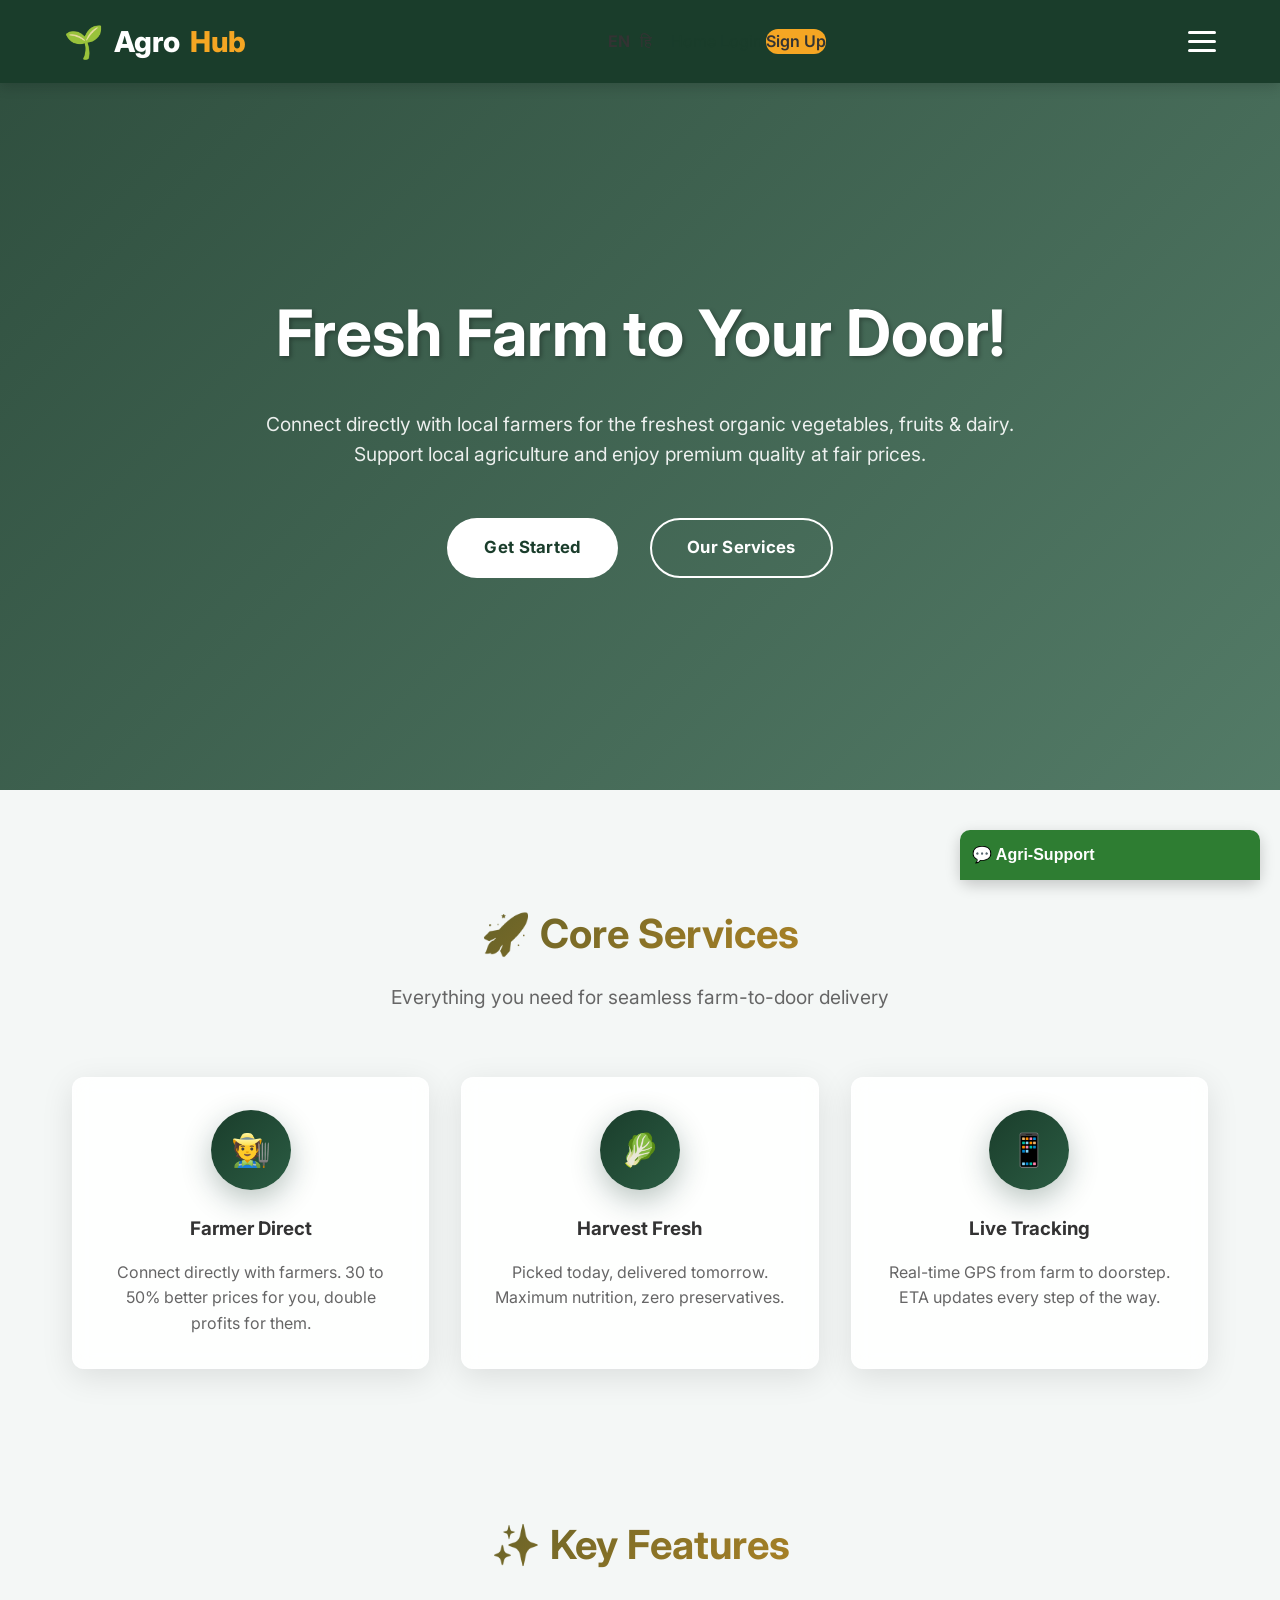
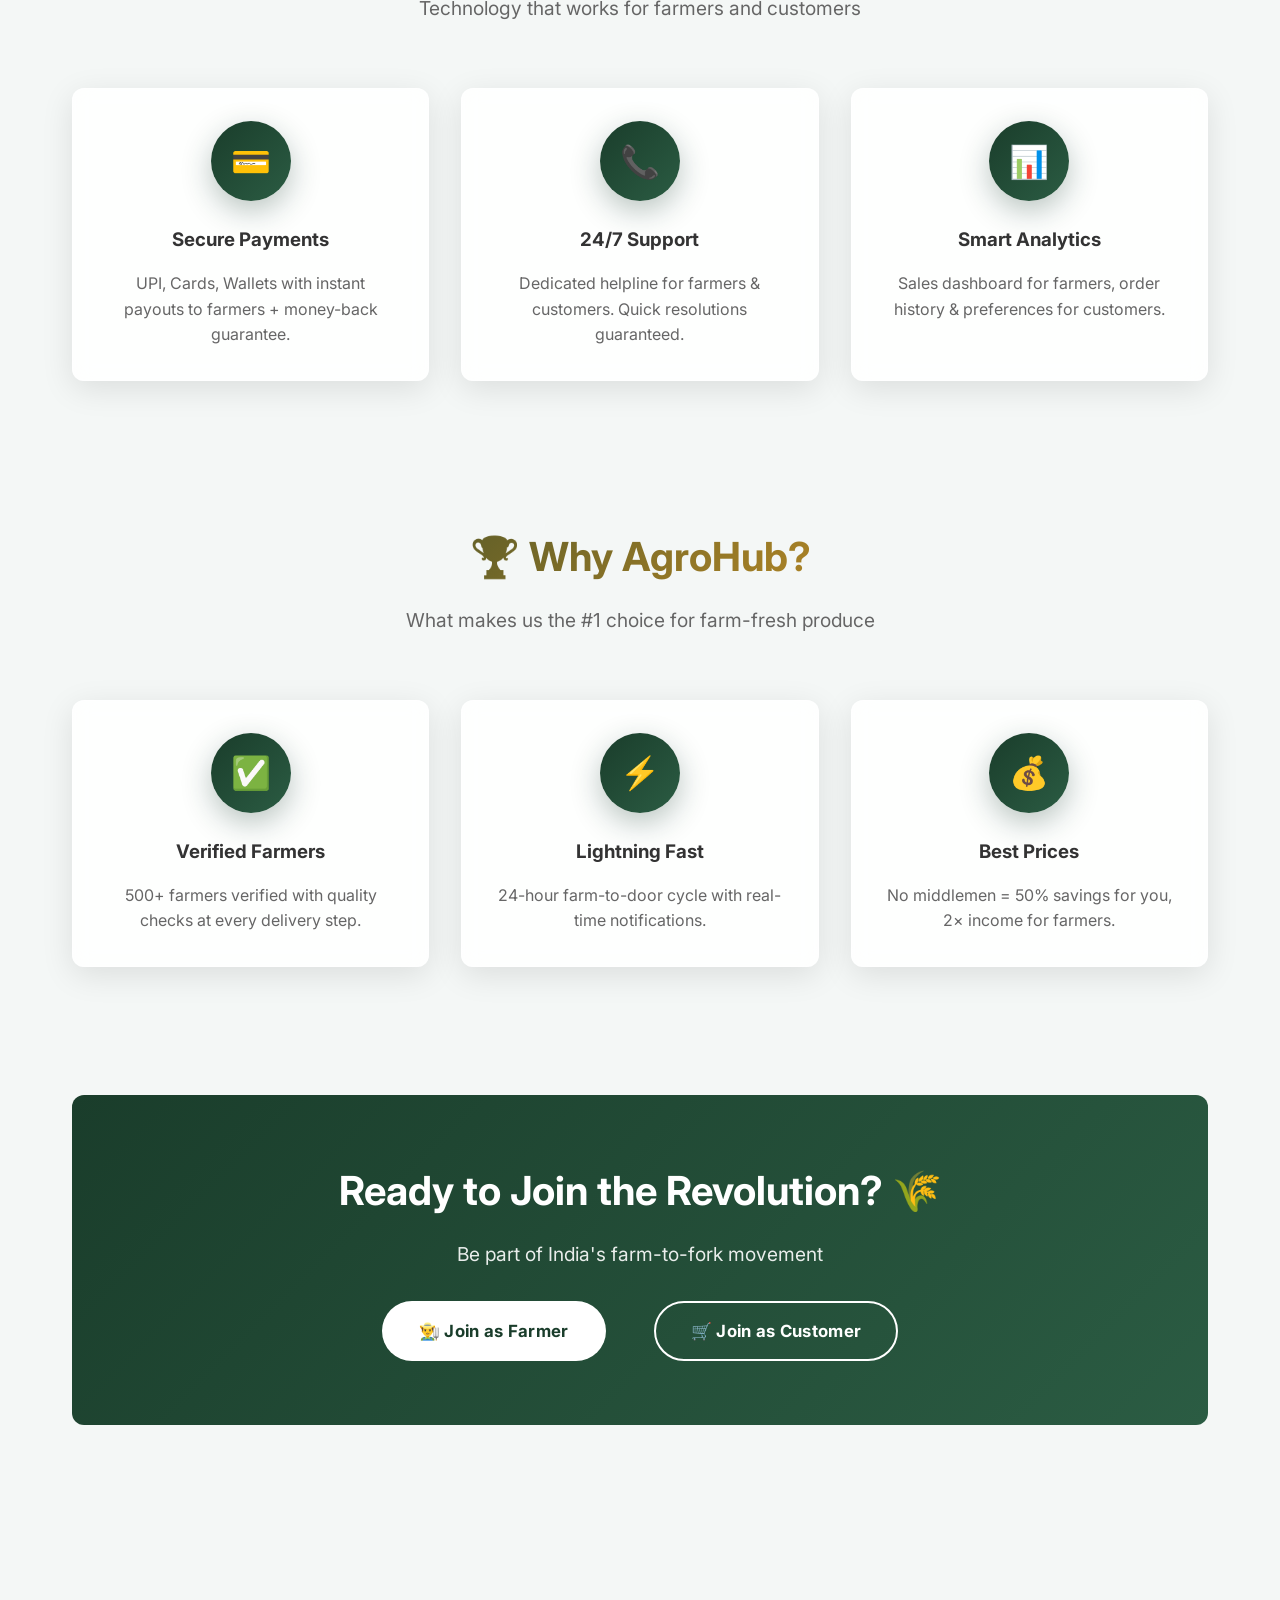
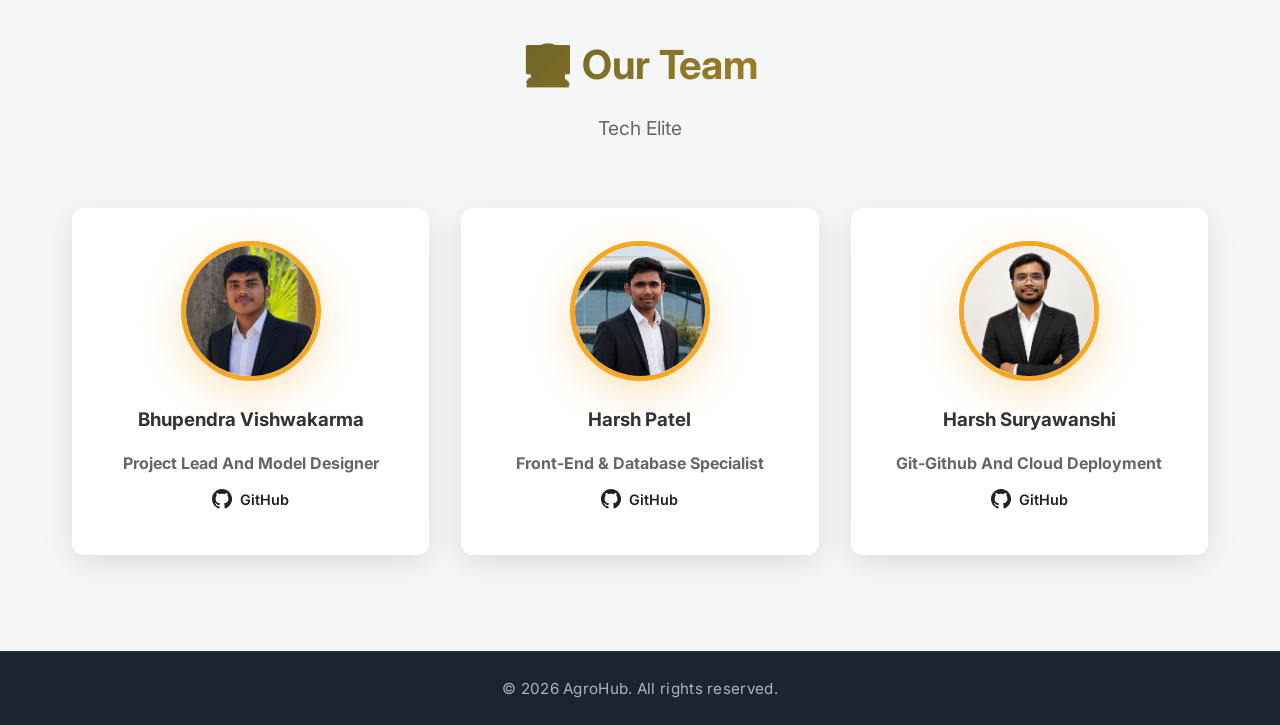
==== Frontend/html/index.html @ fc19da3c "Initial commit: AgroHub production-ready" ====
<!DOCTYPE html>
<html lang="en">
<head>
    <meta charset="UTF-8">
    <meta name="viewport" content="width=device-width, initial-scale=1.0">
    <meta name="description" content="AgroHub - Connect directly with local farmers for the freshest organic vegetables, fruits and dairy. Support local agriculture at fair prices.">
    <link rel="icon" type="image/png" href="../images/agrohub_logo.png">
    <title>AgroHub</title>

    <!-- Google Fonts -->
    <link href="https://fonts.googleapis.com/css2?family=Inter:wght@400;500;600;700;800&display=swap" rel="stylesheet">
    <!-- Main Stylesheet -->
    <link rel="stylesheet" href="../css/style.css">
</head>
<body>
    <!-- ===== Splash Screen ===== -->
    <div id="splash-screen">
        <div class="splash-logo">🌱 Agro<span>Hub</span></div>
        <div class="splash-loader"></div>
        <p style="margin-top: 1rem; font-weight: 500; letter-spacing: 1px;">HARVESTING OPPORTUNITIES</p>
    </div>

    <!-- ===== Navbar ===== -->
    <nav class="navbar">
        <a href="index.html" class="nav-brand">
            <span style="font-size: 2rem;">🌱</span> Agro<span>Hub</span>
        </a>
        <div class="nav-links" id="nav-links"></div>
        <div class="hamburger" onclick="toggleNavbar()">
            <span></span>
            <span></span>
            <span></span>
        </div>
        
    </nav>

    <!-- ===== Hero Section ===== -->
    <header class="hero">
        <div class="hero-content">
            <h1 data-t="hero_title">Fresh Farm to Your Door!</h1>
            <p data-t="hero_desc">
                Connect directly with local farmers for the freshest organic
                vegetables, fruits &amp; dairy. Support local agriculture and
                enjoy premium quality at fair prices.
            </p>
            <div class="d-flex justify-center gap-2 flex-wrap mt-3">
                <a href="register.html" class="btn btn-white btn-lg" data-t="get_started">Get Started</a>
                <a href="#services"     class="btn btn-outline-white btn-lg" data-t="our_services">Our Services</a>
            </div>
        </div>
    </header>

    <!-- ===== Core Services ===== -->
    <section class="container mt-5" id="services">
        <div class="section-header">
            <h2 class="section-title" data-t="core_services">🚀 Core Services</h2>
            <p class="section-subtitle" data-t="services_subtitle">Everything you need for seamless farm-to-door delivery</p>
        </div>
        <div class="grid grid-3">
            <div class="card text-center">
                <div class="feature-icon">🧑‍🌾</div>
                <h3>Farmer Direct</h3>
                <p class="text-muted">Connect directly with farmers. 30 to 50% better prices for you, double profits for them.</p>
            </div>
            <div class="card text-center">
                <div class="feature-icon">🥬</div>
                <h3>Harvest Fresh</h3>
                <p class="text-muted">Picked today, delivered tomorrow. Maximum nutrition, zero preservatives.</p>
            </div>
            <div class="card text-center">
                <div class="feature-icon">📱</div>
                <h3>Live Tracking</h3>
                <p class="text-muted">Real-time GPS from farm to doorstep. ETA updates every step of the way.</p>
            </div>
        </div>
    </section>

    <!-- ===== Key Features ===== -->
    <section class="container mt-5">
        <div class="section-header">
            <h2 class="section-title">✨ Key Features</h2>
            <p class="section-subtitle">Technology that works for farmers and customers</p>
        </div>
        <div class="grid grid-3">
            <div class="card text-center">
                <div class="feature-icon">💳</div>
                <h3>Secure Payments</h3>
                <p class="text-muted">UPI, Cards, Wallets with instant payouts to farmers + money-back guarantee.</p>
            </div>
            <div class="card text-center">
                <div class="feature-icon">📞</div>
                <h3>24/7 Support</h3>
                <p class="text-muted">Dedicated helpline for farmers &amp; customers. Quick resolutions guaranteed.</p>
            </div>
            <div class="card text-center">
                <div class="feature-icon">📊</div>
                <h3>Smart Analytics</h3>
                <p class="text-muted">Sales dashboard for farmers, order history &amp; preferences for customers.</p>
            </div>
        </div>
    </section>

    <!-- ===== Why AgroHub ===== -->
    <section class="container mt-5">
        <div class="section-header">
            <h2 class="section-title">🏆 Why AgroHub?</h2>
            <p class="section-subtitle">What makes us the #1 choice for farm-fresh produce</p>
        </div>
        <div class="grid grid-3">
            <div class="card text-center">
                <div class="feature-icon">✅</div>
                <h3>Verified Farmers</h3>
                <p class="text-muted">500+ farmers verified with quality checks at every delivery step.</p>
            </div>
            <div class="card text-center">
                <div class="feature-icon">⚡</div>
                <h3>Lightning Fast</h3>
                <p class="text-muted">24-hour farm-to-door cycle with real-time notifications.</p>
            </div>
            <div class="card text-center">
                <div class="feature-icon">💰</div>
                <h3>Best Prices</h3>
                <p class="text-muted">No middlemen = 50% savings for you, 2× income for farmers.</p>
            </div>
        </div>
    </section>

    <!-- ===== CTA Section ===== -->
    <section class="container">
        <div class="cta-section">
            <h2>Ready to Join the Revolution? 🌾</h2>
            <p>Be part of India's farm-to-fork movement</p>
            <div class="d-flex justify-center gap-3 flex-wrap">
                <a href="register.html?role=farmer"   class="btn btn-white btn-lg">👨‍🌾 Join as Farmer</a>
                <a href="register.html?role=customer" class="btn btn-outline-white btn-lg">🛒 Join as Customer</a>
            </div>
        </div>
    </section>

    <!-- ===== Team Section ===== -->
    <section class="container mt-5">
        <div class="section-header">
            <h2 class="section-title">👨‍💻 Our Team</h2>
            <p class="section-subtitle">Tech Elite</p>
        </div>
        <div class="grid grid-3">

            <!-- Team Member 1 -->
            <div class="card team-card text-center">
                <img src="../images/charlie.png" alt="Bhupendra Vishwakarma" class="team-photo">
                <h3>Bhupendra Vishwakarma</h3>
                <p class="text-muted"><strong>Project Lead And Model Designer</strong></p>
                <a href="https://github.com/Bhupendra-11" target="_blank" rel="noopener noreferrer" class="github-btn">
                    <svg class="github-icon" viewBox="0 0 24 24" aria-hidden="true">
                        <path d="M12 0c-6.626 0-12 5.373-12 12 0 5.302 3.438 9.8 8.207 11.387.599.111.793-.261.793-.577v-2.234c-3.338.726-4.033-1.416-4.033-1.416-.546-1.387-1.333-1.756-1.333-1.756-1.089-.745.083-.729.083-.729 1.205.084 1.839 1.237 1.839 1.237 1.07 1.834 2.807 1.304 3.492.997.107-.775.418-1.305.762-1.604-2.665-.305-5.467-1.334-5.467-5.931 0-1.311.469-2.381 1.236-3.221-.058-.303-.535-1.524.117-3.176 0 0 1.008-.322 3.301 1.23.957-.266 1.983-.399 3.003-.404 1.02.005 2.047.138 3.006.404 2.291-1.552 3.297-1.23 3.297-1.23.653 1.653.176 2.873.171 3.177.768.84 1.238 1.911 1.238 3.221 0 4.609-2.807 5.624-5.479 5.921.43.372.823 1.102.823 2.222v3.293c0 .319.192.694.801.576 4.765-1.589 8.199-6.086 8.199-11.386 0-6.627-5.373-12-12-12z"/>
                    </svg>
                    GitHub
                </a>
            </div>

            <!-- Team Member 2 -->
            <div class="card team-card text-center">
                <img src="../images/hp.png" alt="Harsh Patel" class="team-photo">
                <h3>Harsh Patel</h3>
                <p class="text-muted"><strong>Front-End & Database Specialist</strong></p>
                <a href="https://github.com/Harsh8-beep" target="_blank" rel="noopener noreferrer" class="github-btn">
                    <svg class="github-icon" viewBox="0 0 24 24" aria-hidden="true">
                        <path d="M12 0c-6.626 0-12 5.373-12 12 0 5.302 3.438 9.8 8.207 11.387.599.111.793-.261.793-.577v-2.234c-3.338.726-4.033-1.416-4.033-1.416-.546-1.387-1.333-1.756-1.333-1.756-1.089-.745.083-.729.083-.729 1.205.084 1.839 1.237 1.839 1.237 1.07 1.834 2.807 1.304 3.492.997.107-.775.418-1.305.762-1.604-2.665-.305-5.467-1.334-5.467-5.931 0-1.311.469-2.381 1.236-3.221-.058-.303-.535-1.524.117-3.176 0 0 1.008-.322 3.301 1.23.957-.266 1.983-.399 3.003-.404 1.02.005 2.047.138 3.006.404 2.291-1.552 3.297-1.23 3.297-1.23.653 1.653.176 2.873.171 3.177.768.84 1.238 1.911 1.238 3.221 0 4.609-2.807 5.624-5.479 5.921.43.372.823 1.102.823 2.222v3.293c0 .319.192.694.801.576 4.765-1.589 8.199-6.086 8.199-11.386 0-6.627-5.373-12-12-12z"/>
                    </svg>
                    GitHub
                </a>
            </div>

            <!-- Team Member 3 -->
            <div class="card team-card text-center">
                <img src="../images/harsh_surya.png" alt="Harsh Suryawanshi" class="team-photo">
                <h3>Harsh Suryawanshi</h3>
                <p class="text-muted"><strong>Git-Github And Cloud Deployment</strong></p>
                <a href="https://github.com/Harshsurya-05" target="_blank" rel="noopener noreferrer" class="github-btn">
                    <svg class="github-icon" viewBox="0 0 24 24" aria-hidden="true">
                        <path d="M12 0c-6.626 0-12 5.373-12 12 0 5.302 3.438 9.8 8.207 11.387.599.111.793-.261.793-.577v-2.234c-3.338.726-4.033-1.416-4.033-1.416-.546-1.387-1.333-1.756-1.333-1.756-1.089-.745.083-.729.083-.729 1.205.084 1.839 1.237 1.839 1.237 1.07 1.834 2.807 1.304 3.492.997.107-.775.418-1.305.762-1.604-2.665-.305-5.467-1.334-5.467-5.931 0-1.311.469-2.381 1.236-3.221-.058-.303-.535-1.524.117-3.176 0 0 1.008-.322 3.301 1.23.957-.266 1.983-.399 3.003-.404 1.02.005 2.047.138 3.006.404 2.291-1.552 3.297-1.23 3.297-1.23.653 1.653.176 2.873.171 3.177.768.84 1.238 1.911 1.238 3.221 0 4.609-2.807 5.624-5.479 5.921.43.372.823 1.102.823 2.222v3.293c0 .319.192.694.801.576 4.765-1.589 8.199-6.086 8.199-11.386 0-6.627-5.373-12-12-12z"/>
                    </svg>
                    GitHub
                </a>
            </div>

        </div>
    </section>

    <!-- ===== Footer ===== -->
    <footer class="site-footer">
        <div class="footer-inner">
            <p>&copy; 2026 AgroHub. All rights reserved.</p>
        </div>
    </footer>

    <!-- ===== Scripts ===== -->
    <script src="../js/main.js"></script>

</body>
</html>
---- Frontend/css/style.css ----
/* ==========================================================================
   AgroHub - Main Stylesheet
   Structure:
     1. CSS Variables (Design Tokens)
     2. Reset & Base
     3. Typography
     4. Layout & Containers
     5. Navbar
     6. Hero Section
     7. Buttons
     8. Forms
     9. Cards
    10. Feature Icons
    11. Section Headers
    12. Team Section
    13. CTA Section
    14. GitHub Button
    15. Product Cards
    16. Category Slider
    17. Toasts
    18. Modals
    19. Tables
    20. Utility Classes
    21. Responsive
   ========================================================================== */


/* ==========================================================================
   1. CSS Variables (Design Tokens)
   ========================================================================== */
:root {
  --primary-color:   #1a3d2b;
  --primary-light:   #2b5c43;
  --accent-color:    #f5a623;
  --accent-hover:    #d48c1a;
  --bg-color:        #f4f7f6;
  --card-bg:         rgba(255, 255, 255, 0.9);
  --text-dark:       #333333;
  --text-light:      #ffffff;
  --text-muted:      #666666;
  --danger:          #e74c3c;
  --success:         #2ecc71;
  --transition:      all 0.3s ease;
  --border-radius:   12px;
  --box-shadow:      0 8px 32px rgba(0, 0, 0, 0.1);
}


/* ==========================================================================
   2. Reset & Base
   ========================================================================== */
*,
*::before,
*::after {
  margin: 0;
  padding: 0;
  box-sizing: border-box;
}

body {
  font-family: 'Inter', sans-serif;
  background-color: var(--bg-color);
  color: var(--text-dark);
  line-height: 1.6;
  overflow-x: hidden;
  padding-top: 70px;
  transition: margin-left 0.3s ease;
}

/* Splash Screen Overlay */
#splash-screen {
  position: fixed;
  top: 0;
  left: 0;
  width: 100%;
  height: 100%;
  background: linear-gradient(135deg, var(--primary-color), var(--primary-light));
  display: flex;
  flex-direction: column;
  justify-content: center;
  align-items: center;
  z-index: 9999;
  color: white;
  transition: opacity 0.8s ease, visibility 0.8s ease;
}

#splash-screen.fade-out {
  opacity: 0;
  visibility: hidden;
}

.splash-logo {
  font-size: 4rem;
  font-weight: 800;
  margin-bottom: 2rem;
  animation: splashPop 1s cubic-bezier(0.175, 0.885, 0.32, 1.275);
}

.splash-logo span {
  color: var(--accent-color);
}

.splash-loader {
  width: 50px;
  height: 50px;
  border: 4px solid rgba(255, 255, 255, 0.1);
  border-top-color: var(--accent-color);
  border-radius: 50%;
  animation: splashSpin 1s linear infinite;
}

@keyframes splashPop {
  0% { transform: scale(0.5); opacity: 0; }
  100% { transform: scale(1); opacity: 1; }
}

@keyframes splashSpin {
  to { transform: rotate(360deg); }
}

body.sidebar-open {
  margin-left: 250px;
}

a {
  text-decoration: none;
  color: var(--primary-color);
  transition: var(--transition);
}

a:hover {
  color: var(--accent-color);
}

ul {
  list-style: none;
}


/* ==========================================================================
   3. Typography
   ========================================================================== */
h1, h2, h3, h4, h5, h6 {
  font-weight: 700;
  margin-bottom: 1rem;
}

h1 {
  font-size: 2.5rem;
  color: var(--primary-color);
}


/* ==========================================================================
   4. Layout & Containers
   ========================================================================== */
.container {
  max-width: 1200px;
  margin: 0 auto;
  padding: 2rem;
}

.grid {
  display: grid;
  gap: 2rem;
}

.grid-2 { grid-template-columns: repeat(2, 1fr); }
.grid-3 { grid-template-columns: repeat(3, 1fr); }
.grid-4 { grid-template-columns: repeat(4, 1fr); }


/* ==========================================================================
   5. Navbar
   ========================================================================== */
.navbar {
  background-color: var(--primary-color);
  padding: 1rem 5%;
  display: flex;
  justify-content: space-between;
  align-items: center;
  position: fixed;
  top: 0;
  left: 0;
  width: 100%;
  z-index: 1010;
  box-sizing: border-box;
  box-shadow: 0 4px 12px rgba(0, 0, 0, 0.15);
}

.nav-left {
  display: flex;
  align-items: center;
  gap: 1rem;
}

.nav-brand {
  font-size: 1.8rem;
  font-weight: 800;
  color: var(--text-light);
  display: flex;
  align-items: center;
  gap: 10px;
}

.nav-brand span {
  color: var(--accent-color);
}

/* Desktop Nav */
@media (min-width: 769px) {
  .nav-links {
    position: static;
    flex-direction: row;
    height: auto;
    width: auto;
    background: transparent;
    padding: 0;
    box-shadow: none;
    gap: 2rem;
  }
  .nav-links a {
    width: auto;
    padding: 0;
  }
  .hamburger {
    display: none;
  }
}

/* Mobile Nav Drawer */
@media (max-width: 768px) {
  .nav-links {
    position: fixed;
    top: 70px;
    left: -280px;
    width: 280px;
    height: calc(100vh - 70px);
    background-color: var(--primary-color);
    display: flex;
    flex-direction: column;
    align-items: flex-start;
    padding-top: 1.5rem;
    transition: left 0.3s cubic-bezier(0.4, 0, 0.2, 1);
    z-index: 1000;
    box-shadow: 10px 0 30px rgba(0, 0, 0, 0.2);
  }
  .nav-links.active {
    left: 0;
  }
  .nav-links a {
    width: 100%;
    padding: 1.2rem 2.5rem;
    border-bottom: 1px solid rgba(255,255,255,0.05);
  }
  .hamburger {
    display: flex;
  }
}

/* Hamburger */
.hamburger {
  display: flex;
  flex-direction: column;
  cursor: pointer;
  gap: 6px;
}
.hamburger span {
  display: block;
  width: 28px;
  height: 3px;
  background-color: white;
  border-radius: 5px;
  transition: var(--transition);
}

.hamburger:hover span {
  background-color: var(--accent-color);
}


/* ==========================================================================
   6. Hero Section
   ========================================================================== */
.hero {
  background:
    linear-gradient(135deg, rgba(26, 61, 43, 0.9), rgba(43, 92, 67, 0.8)),
    url('https://images.unsplash.com/photo-1500937386664-56d1dfef3854?auto=format&fit=crop&q=80') center / cover;
  height: 80vh;
  display: flex;
  align-items: center;
  justify-content: center;
  text-align: center;
  color: var(--text-light);
  padding: 0 20px;
}

.hero-content {
  max-width: 800px;
}

.hero h1 {
  font-size: 4rem;
  color: var(--text-light);
  margin-bottom: 1.5rem;
  text-shadow: 2px 2px 4px rgba(0, 0, 0, 0.3);
}

.hero p {
  font-size: 1.2rem;
  margin-bottom: 2rem;
  opacity: 0.9;
}

/* Hero badge */
.hero-badge {
  display: inline-block;
  background: var(--accent-color);
  color: var(--text-dark);
  padding: 0.5rem 1.5rem;
  border-radius: 50px;
  font-size: 0.9rem;
  font-weight: 700;
  margin-bottom: 1rem;
  text-transform: uppercase;
  letter-spacing: 1px;
  box-shadow: 0 4px 15px rgba(245, 166, 35, 0.3);
}

/* Hero stats */
.hero-stats {
  display: flex;
  justify-content: center;
  gap: 3rem;
  margin-top: 2rem;
  flex-wrap: wrap;
}

.stat-item {
  text-align: center;
  font-size: 1.1rem;
}

.stat-number {
  display: block;
  font-size: 2rem;
  font-weight: 800;
  color: var(--accent-color);
}


/* ==========================================================================
   7. Buttons
   ========================================================================== */
.btn {
  display: inline-block;
  padding: 0.8rem 1.5rem;
  border: none;
  border-radius: var(--border-radius);
  cursor: pointer;
  font-weight: 600;
  font-size: 1rem;
  transition: var(--transition);
  text-align: center;
}

.btn-lg {
  padding: 0.9rem 2.2rem;
  font-size: 1.05rem;
  border-radius: 50px; /* pill shape */
  font-weight: 700;
  letter-spacing: 0.3px;
}

/* --- Hero-specific buttons (on green background) --- */

/* Solid white button → green text */
.btn-white {
  background-color: #ffffff;
  color: var(--primary-color);
  border: 2px solid transparent;
}

.btn-white:hover {
  background-color: #f0f0f0;
  color: var(--primary-color);
  transform: translateY(-2px);
  box-shadow: 0 6px 20px rgba(0, 0, 0, 0.15);
}

/* Outline white button → white border + white text */
.btn-outline-white {
  background-color: transparent;
  color: #ffffff;
  border: 2px solid #ffffff;
}

.btn-outline-white:hover {
  background-color: rgba(255, 255, 255, 0.12);
  color: #ffffff;
  transform: translateY(-2px);
  box-shadow: 0 6px 20px rgba(255, 255, 255, 0.15);
}

.btn-primary {
  background-color: var(--primary-color);
  color: var(--text-light);
}

.btn-primary:hover {
  background-color: var(--primary-light);
  color: var(--text-light);
  transform: translateY(-2px);
  box-shadow: 0 4px 12px rgba(26, 61, 43, 0.3);
}

.btn-accent {
  background-color: var(--accent-color);
  color: var(--text-dark);
}

.btn-accent:hover {
  background-color: var(--accent-hover);
  color: var(--text-dark);
  transform: translateY(-2px);
  box-shadow: 0 4px 12px rgba(245, 166, 35, 0.3);
}

.btn-danger {
  background-color: var(--danger);
  color: white;
}

.btn-danger:hover {
  background-color: #c0392b;
}


/* ==========================================================================
   8. Forms
   ========================================================================== */
.form-group {
  margin-bottom: 1.5rem;
}

.form-group label {
  display: block;
  margin-bottom: 0.5rem;
  font-weight: 500;
  color: var(--text-dark);
}

.form-control {
  width: 100%;
  padding: 0.8rem 1rem;
  border: 1px solid #ddd;
  border-radius: var(--border-radius);
  font-size: 1rem;
  font-family: 'Inter', sans-serif;
  transition: var(--transition);
}

.form-control:focus {
  outline: none;
  border-color: var(--primary-color);
  box-shadow: 0 0 0 3px rgba(26, 61, 43, 0.1);
}


/* ==========================================================================
   9. Cards
   ========================================================================== */
.card {
  background: var(--card-bg);
  border-radius: var(--border-radius);
  padding: 2rem;
  box-shadow: var(--box-shadow);
  backdrop-filter: blur(10px);
  border: 1px solid rgba(255, 255, 255, 0.2);
  transition: all 0.4s cubic-bezier(0.175, 0.885, 0.32, 1.275);
}

.card:hover {
  transform: translateY(-15px) scale(1.02);
  box-shadow: 0 25px 60px rgba(0, 0, 0, 0.15);
}


/* ==========================================================================
   10. Feature Icons
   ========================================================================== */
.feature-icon {
  width: 80px;
  height: 80px;
  background: linear-gradient(135deg, var(--primary-color), var(--primary-light));
  border-radius: 50%;
  display: flex;
  align-items: center;
  justify-content: center;
  margin: 0 auto 1.5rem;
  font-size: 2rem;
  color: white;
  box-shadow: 0 10px 30px rgba(26, 61, 43, 0.3);
}


/* ==========================================================================
   11. Section Headers
   ========================================================================== */
.section-header {
  text-align: center;
  margin-bottom: 4rem;
}

.section-title {
  font-size: 2.5rem;
  background: linear-gradient(135deg, var(--primary-color), var(--accent-color));
  -webkit-background-clip: text;
  -webkit-text-fill-color: transparent;
  background-clip: text;
  margin-bottom: 1rem;
}

.section-subtitle {
  font-size: 1.2rem;
  color: var(--text-muted);
  max-width: 600px;
  margin: 0 auto;
}


/* ==========================================================================
   12. Team Section
   ========================================================================== */
.team-photo {
  width: 140px;
  height: 140px;
  border-radius: 50%;
  object-fit: cover;
  border: 5px solid var(--accent-color);
  margin: 0 auto 1.5rem;
  display: block;
  box-shadow: 0 12px 40px rgba(245, 166, 35, 0.3);
  transition: all 0.3s ease;
}

.team-card:hover .team-photo {
  transform: scale(1.05);
  box-shadow: 0 20px 50px rgba(245, 166, 35, 0.4);
}


/* ==========================================================================
   13. CTA Section
   ========================================================================== */
.cta-section {
  background: linear-gradient(135deg, var(--primary-color), var(--primary-light));
  color: white;
  text-align: center;
  padding: 4rem 2rem;
  border-radius: var(--border-radius);
  margin: 4rem 0;
}

.cta-section h2 {
  font-size: 2.5rem;
  margin-bottom: 1rem;
  color: white;
}

.cta-section p {
  font-size: 1.2rem;
  opacity: 0.9;
  margin-bottom: 2rem;
}


/* ==========================================================================
   14. GitHub Button
   ========================================================================== */
.github-btn {
  display: inline-flex;
  align-items: center;
  gap: 0.5rem;
  background: white;
  color: rgb(36, 32, 32);
  padding: 0.7rem 1.2rem;
  border-radius: var(--border-radius);
  font-weight: 600;
  font-size: 0.9rem;
  transition: all 0.3s ease;
  text-decoration: none;
}

.github-btn:hover {
  background: #1a1f23;
  transform: translateY(-2px);
  box-shadow: 0 8px 25px rgba(36, 41, 46, 0.4);
  color: white;
}

.github-icon {
  width: 20px;
  height: 20px;
  fill: currentColor;
}


/* ==========================================================================
   15. Product Cards
   ========================================================================== */
.product-card {
  background: white;
  border-radius: var(--border-radius);
  overflow: hidden;
  box-shadow: 0 4px 6px rgba(0, 0, 0, 0.05);
  transition: var(--transition);
  display: flex;
  flex-direction: column;
}

.product-card:hover {
  transform: translateY(-5px);
  box-shadow: var(--box-shadow);
}

.product-img {
  width: 100%;
  height: 200px;
  object-fit: cover;
}

.product-info {
  padding: 1.5rem;
  flex-grow: 1;
  display: flex;
  flex-direction: column;
}

.product-category {
  font-size: 0.8rem;
  text-transform: uppercase;
  color: var(--accent-color);
  font-weight: 700;
  letter-spacing: 1px;
}

.product-title {
  font-size: 1.2rem;
  margin: 0.5rem 0;
  color: var(--primary-color);
}

.product-price {
  font-size: 1.5rem;
  font-weight: 700;
  color: var(--text-dark);
  margin: 0.5rem 0 1rem;
}

.product-footer {
  margin-top: auto;
  display: flex;
  justify-content: space-between;
  align-items: center;
}


/* ==========================================================================
   16. Category Slider
   ========================================================================== */
.category-slider {
  display: flex;
  overflow-x: auto;
  gap: 1.5rem;
  padding: 1rem 0;
  scrollbar-width: none; /* Firefox */
}

.category-slider::-webkit-scrollbar {
  display: none; /* Chrome / Safari */
}

.category-item {
  display: flex;
  flex-direction: column;
  align-items: center;
  gap: 0.5rem;
  cursor: pointer;
  min-width: 80px;
  transition: var(--transition);
}

.category-item:hover {
  transform: translateY(-3px);
}

.category-icon {
  width: 60px;
  height: 60px;
  background-color: white;
  border-radius: 50%;
  display: flex;
  align-items: center;
  justify-content: center;
  font-size: 1.8rem;
  box-shadow: 0 4px 10px rgba(0, 0, 0, 0.08);
  border: 2px solid transparent;
  transition: var(--transition);
}

.category-item:hover .category-icon {
  border-color: var(--accent-color);
  box-shadow: 0 6px 15px rgba(245, 166, 35, 0.2);
}

.category-item span {
  font-size: 0.9rem;
  font-weight: 600;
  color: var(--text-dark);
}


/* ==========================================================================
   17. Toasts
   ========================================================================== */
.toast-container {
  position: fixed;
  bottom: 20px;
  right: 20px;
  z-index: 9999;
  display: flex;
  flex-direction: column;
  gap: 10px;
}

.toast {
  padding: 1rem 1.5rem;
  border-radius: var(--border-radius);
  color: white;
  font-weight: 500;
  box-shadow: 0 4px 12px rgba(0, 0, 0, 0.15);
  animation: slideIn 0.3s ease, fadeOut 0.3s ease 2.7s forwards;
  min-width: 250px;
}

.toast.success { background-color: var(--success); }
.toast.error   { background-color: var(--danger); }
.toast.info    { background-color: var(--primary-color); }

@keyframes slideIn {
  from { transform: translateX(100%); opacity: 0; }
  to   { transform: translateX(0);    opacity: 1; }
}

@keyframes fadeOut {
  from { opacity: 1; }
  to   { opacity: 0; }
}


/* ==========================================================================
   18. Modals
   ========================================================================== */
.modal {
  display: none;
  position: fixed;
  top: 0;
  left: 0;
  width: 100%;
  height: 100%;
  background: rgba(0, 0, 0, 0.5);
  z-index: 2000;
  align-items: center;
  justify-content: center;
  backdrop-filter: blur(5px);
}

.modal.active {
  display: flex;
}

.modal-content {
  background: white;
  border-radius: var(--border-radius);
  width: 90%;
  max-width: 500px;
  max-height: 90vh;
  overflow-y: auto;
  padding: 2rem;
  position: relative;
  animation: modalPop 0.3s ease;
}

@keyframes modalPop {
  from { transform: scale(0.9); opacity: 0; }
  to   { transform: scale(1);   opacity: 1; }
}

.close-modal {
  position: absolute;
  top: 1rem;
  right: 1.5rem;
  font-size: 1.5rem;
  cursor: pointer;
  color: var(--text-muted);
}


/* ==========================================================================
   19. Tables
   ========================================================================== */
table {
  width: 100%;
  border-collapse: collapse;
  margin-top: 1rem;
  background: white;
  border-radius: var(--border-radius);
  overflow: hidden;
  box-shadow: 0 2px 8px rgba(0, 0, 0, 0.05);
}

th,
td {
  padding: 1rem;
  text-align: left;
  border-bottom: 1px solid #eee;
}

th {
  background-color: var(--primary-color);
  color: white;
  font-weight: 500;
}

tr:hover {
  background-color: #f9f9f9;
}


/* ==========================================================================
   20. Utility Classes
   ========================================================================== */

/* Text */
.text-center  { text-align: center; }
.text-muted   { color: var(--text-muted); }

/* Margin */
.mt-1 { margin-top: 1rem; }
.mt-2 { margin-top: 2rem; }
.mt-3 { margin-top: 3rem; }
.mt-4 { margin-top: 4rem; }
.mt-5 { margin-top: 5rem; }
.mb-1 { margin-bottom: 1rem; }
.mb-2 { margin-bottom: 2rem; }
.mb-3 { margin-bottom: 3rem; }

/* Display */
.d-none  { display: none !important; }
.d-flex  { display: flex; }

/* Flexbox helpers */
.justify-between { justify-content: space-between; }
.justify-center  { justify-content: center; }
.align-center    { align-items: center; }
.flex-wrap       { flex-wrap: wrap; }

/* Gap */
.gap-1 { gap: 1rem; }
.gap-2 { gap: 2rem; }
.gap-3 { gap: 3rem; }


/* ==========================================================================
   21. Footer
   ========================================================================== */
.site-footer {
  background-color: #1a2530;
  color: #aab4be;
  text-align: center;
  padding: 1.5rem 2rem;
  margin-top: 4rem;
  border-top: 2px solid rgba(255, 255, 255, 0.05);
}

.footer-inner {
  max-width: 1200px;
  margin: 0 auto;
  font-size: 0.95rem;
  letter-spacing: 0.3px;
}

.footer-inner p {
  margin: 0;
  color: #aab4be;
}


/* ==========================================================================
   22. Responsive
   ========================================================================== */
@media (max-width: 768px) {
  .grid-2,
  .grid-3,
  .grid-4 {
    grid-template-columns: 1fr;
  }

  .hero h1 {
    font-size: 2.5rem;
  }

  .hero-stats {
    gap: 1.5rem;
  }

  .section-title {
    font-size: 2rem;
  }

  .cta-section h2 {
    font-size: 1.8rem;
  }
}

/* Skeletons */
.skeleton { background-color: #e2e8f0; background-image: linear-gradient(90deg, #e2e8f0 25%, #f7fafc 50%, #e2e8f0 75%); background-size: 200% 100%; animation: skeleton-loading 1.5s infinite; border-radius: 4px; }
@keyframes skeleton-loading { 0% { background-position: 200% 0; } 100% { background-position: -200% 0; } }
.skeleton-text { height: 1rem; margin-bottom: 0.5rem; width: 100%; }
.skeleton-img { height: 200px; width: 100%; border-radius: 12px; }
.skeleton-card { background: white; padding: 1.5rem; border-radius: 12px; box-shadow: 0 4px 6px rgba(0,0,0,0.05); }
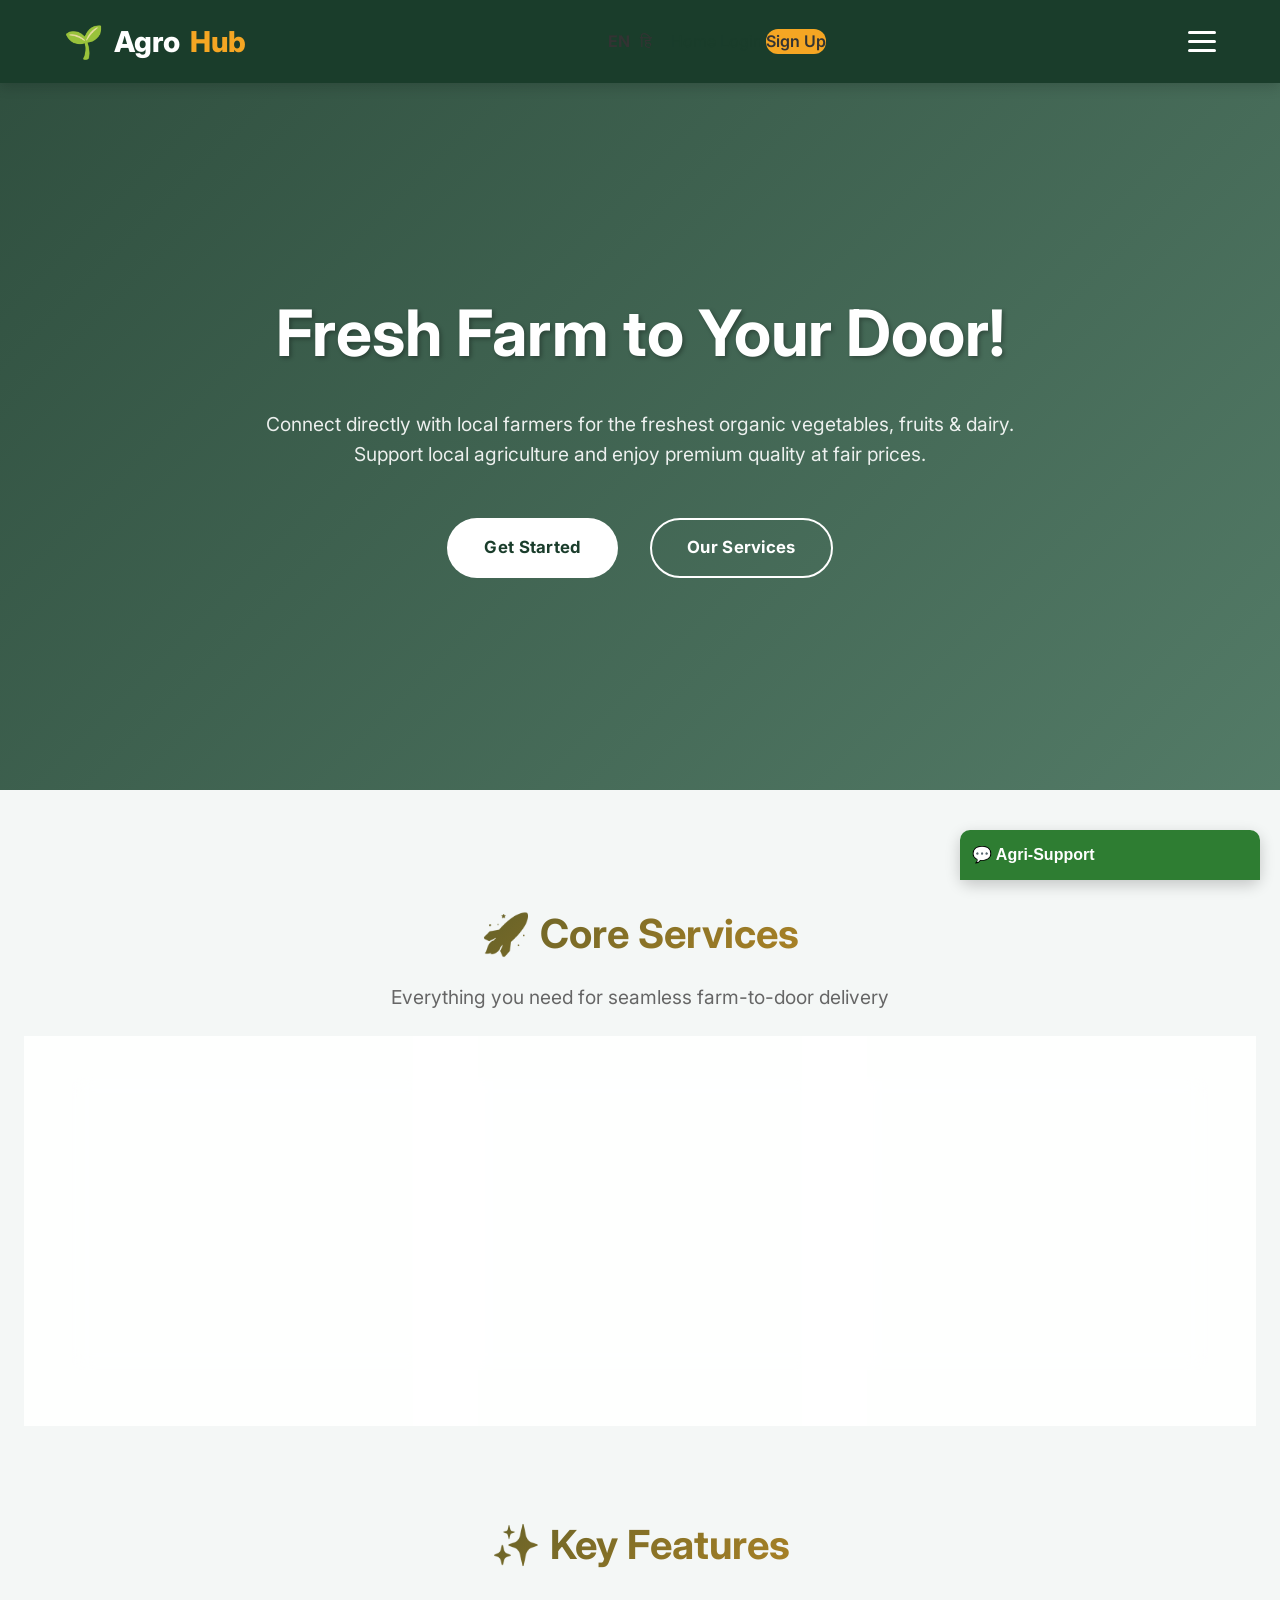
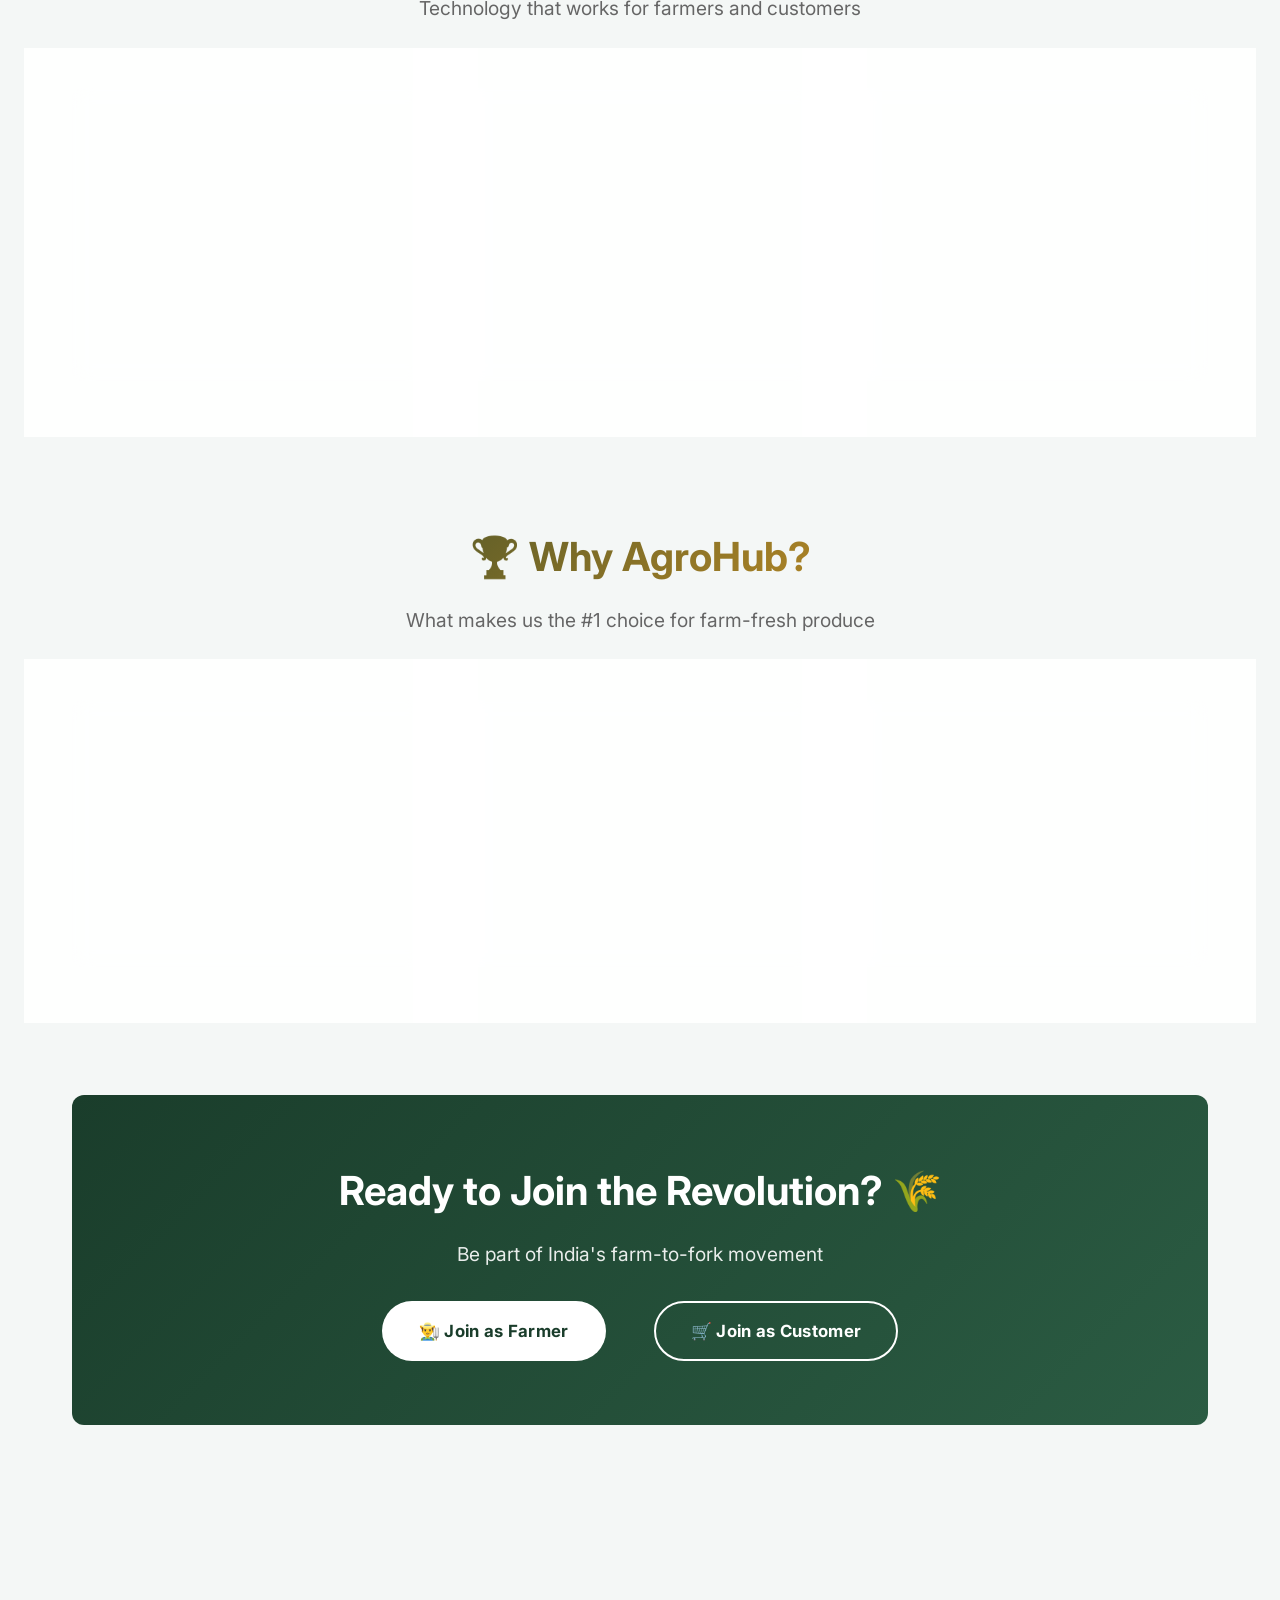
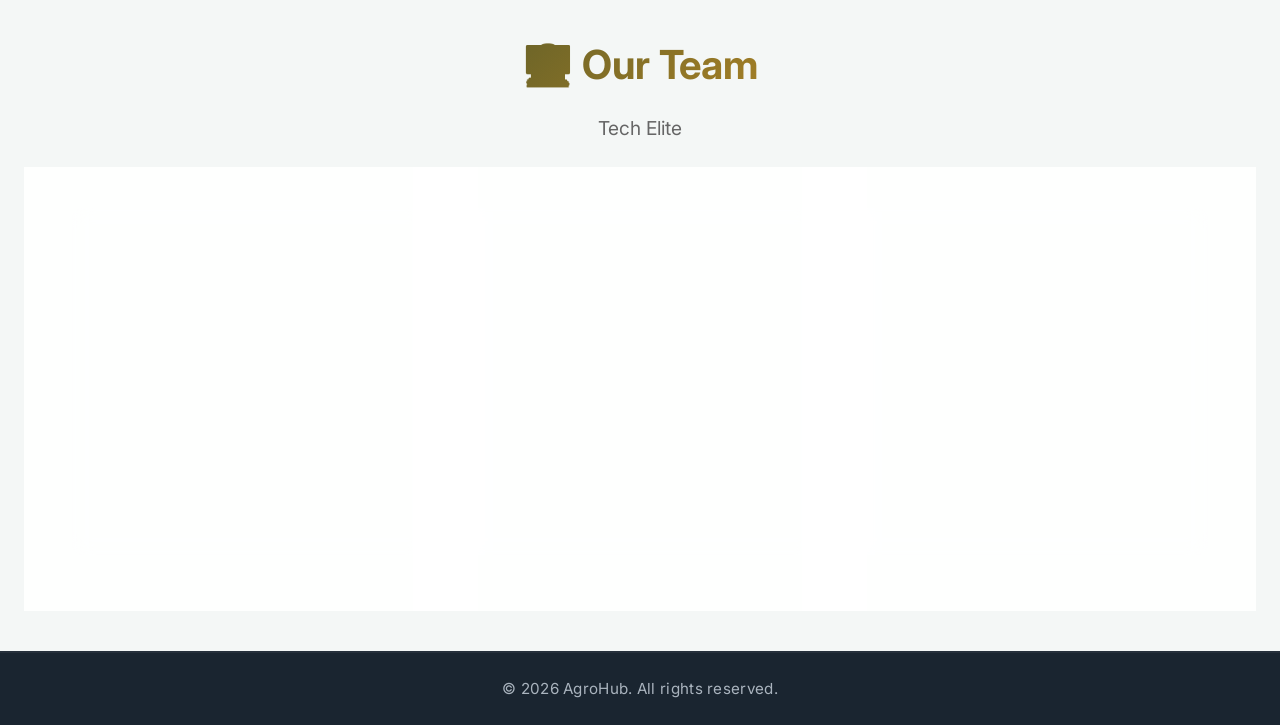
==== commit 722f511c: "Fix: All paths and navigation updated for Render" ====
--- a/Frontend/html/index.html
+++ b/Frontend/html/index.html
@@ -22,7 +22,7 @@
 
     <!-- ===== Navbar ===== -->
     <nav class="navbar">
-        <a href="index.html" class="nav-brand">
+        <a href="/" class="nav-brand">
             <span style="font-size: 2rem;">🌱</span> Agro<span>Hub</span>
         </a>
         <div class="nav-links" id="nav-links"></div>
@@ -44,7 +44,7 @@
                 enjoy premium quality at fair prices.
             </p>
             <div class="d-flex justify-center gap-2 flex-wrap mt-3">
-                <a href="register.html" class="btn btn-white btn-lg" data-t="get_started">Get Started</a>
+                <a href="/html/register.html" class="btn btn-white btn-lg" data-t="get_started">Get Started</a>
                 <a href="#services"     class="btn btn-outline-white btn-lg" data-t="our_services">Our Services</a>
             </div>
         </div>
@@ -131,8 +131,8 @@
             <h2>Ready to Join the Revolution? 🌾</h2>
             <p>Be part of India's farm-to-fork movement</p>
             <div class="d-flex justify-center gap-3 flex-wrap">
-                <a href="register.html?role=farmer"   class="btn btn-white btn-lg">👨‍🌾 Join as Farmer</a>
-                <a href="register.html?role=customer" class="btn btn-outline-white btn-lg">🛒 Join as Customer</a>
+                <a href="/html/register.html?role=farmer"   class="btn btn-white btn-lg">👨‍🌾 Join as Farmer</a>
+                <a href="/html/register.html?role=customer" class="btn btn-outline-white btn-lg">🛒 Join as Customer</a>
             </div>
         </div>
     </section>
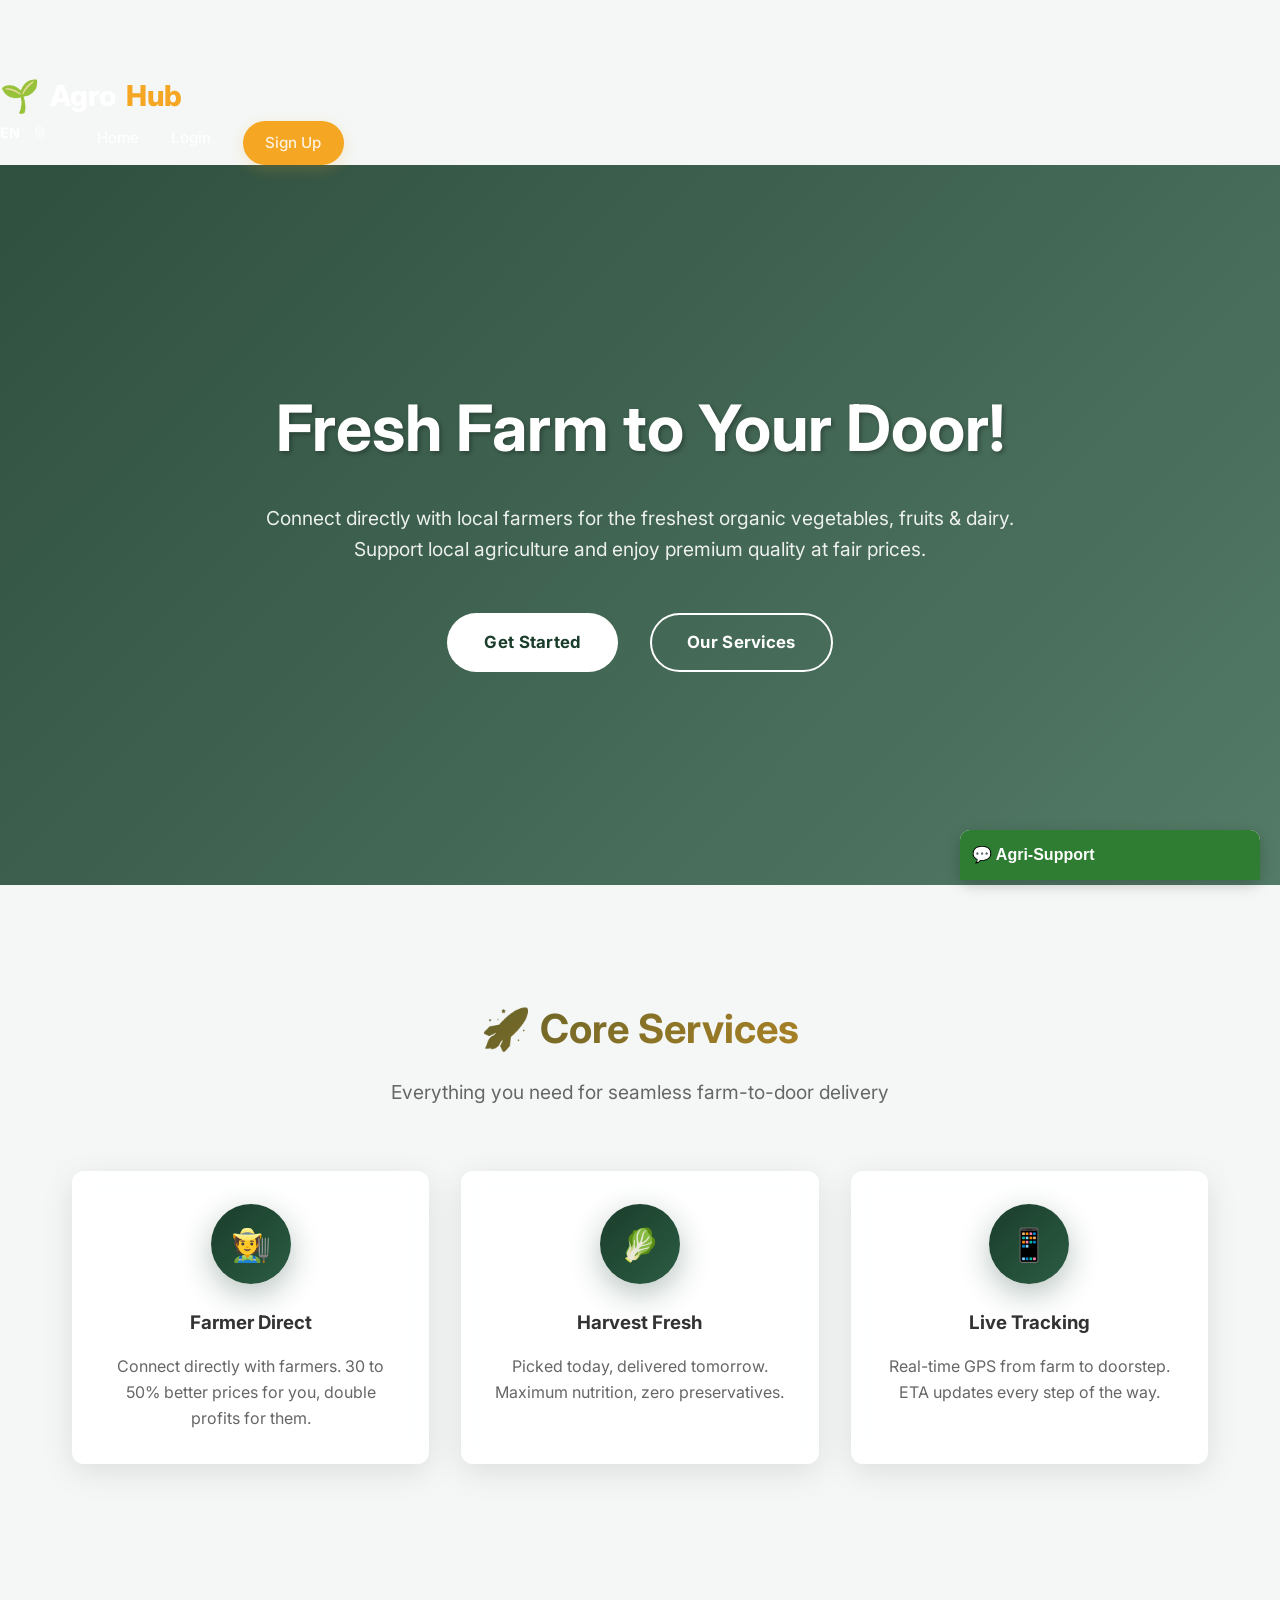
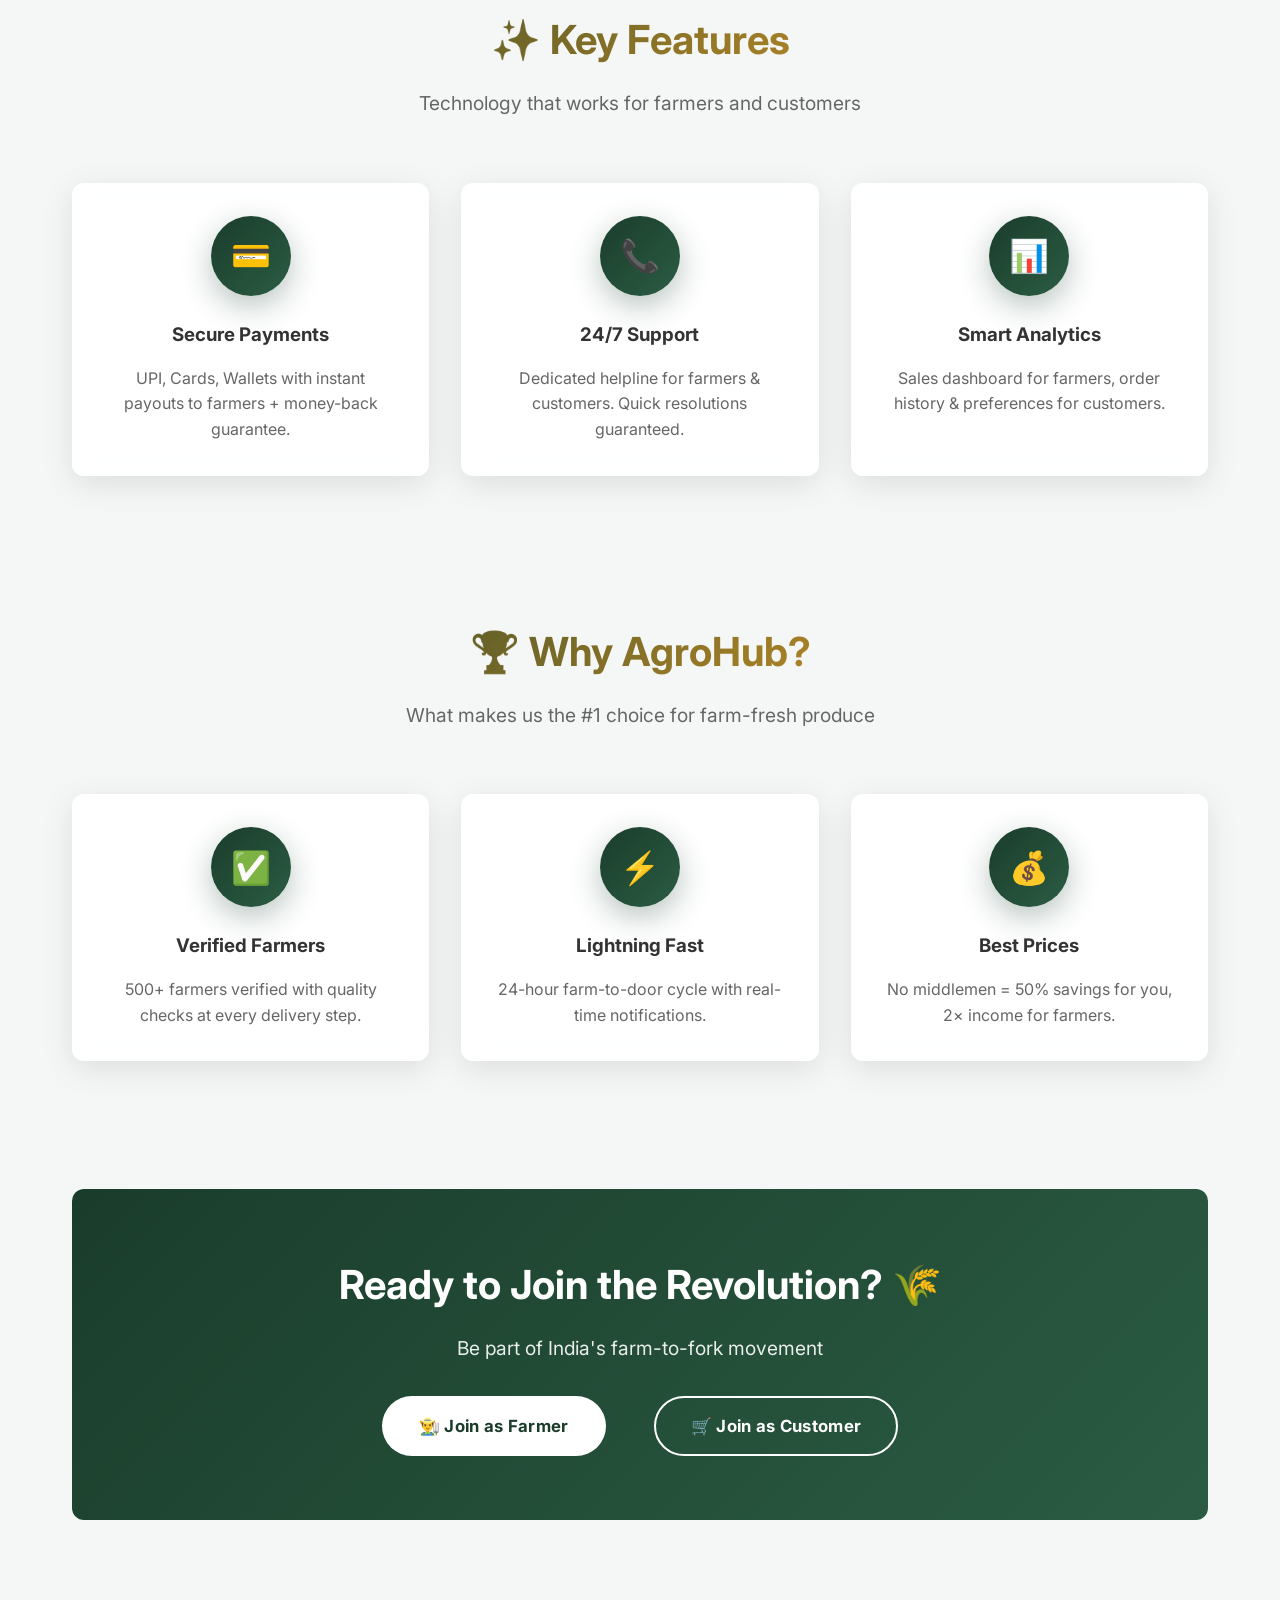
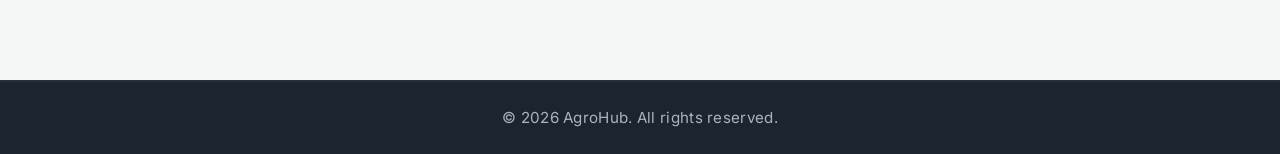
==== commit fce2b3a1: "Cleanup: Removed Team Section and cleaned index.html" ====
--- a/Frontend/html/index.html
+++ b/Frontend/html/index.html
@@ -137,56 +137,6 @@
         </div>
     </section>
 
-    <!-- ===== Team Section ===== -->
-    <section class="container mt-5">
-        <div class="section-header">
-            <h2 class="section-title">👨‍💻 Our Team</h2>
-            <p class="section-subtitle">Tech Elite</p>
-        </div>
-        <div class="grid grid-3">
-
-            <!-- Team Member 1 -->
-            <div class="card team-card text-center">
-                <img src="../images/charlie.png" alt="Bhupendra Vishwakarma" class="team-photo">
-                <h3>Bhupendra Vishwakarma</h3>
-                <p class="text-muted"><strong>Project Lead And Model Designer</strong></p>
-                <a href="https://github.com/Bhupendra-11" target="_blank" rel="noopener noreferrer" class="github-btn">
-                    <svg class="github-icon" viewBox="0 0 24 24" aria-hidden="true">
-                        <path d="M12 0c-6.626 0-12 5.373-12 12 0 5.302 3.438 9.8 8.207 11.387.599.111.793-.261.793-.577v-2.234c-3.338.726-4.033-1.416-4.033-1.416-.546-1.387-1.333-1.756-1.333-1.756-1.089-.745.083-.729.083-.729 1.205.084 1.839 1.237 1.839 1.237 1.07 1.834 2.807 1.304 3.492.997.107-.775.418-1.305.762-1.604-2.665-.305-5.467-1.334-5.467-5.931 0-1.311.469-2.381 1.236-3.221-.058-.303-.535-1.524.117-3.176 0 0 1.008-.322 3.301 1.23.957-.266 1.983-.399 3.003-.404 1.02.005 2.047.138 3.006.404 2.291-1.552 3.297-1.23 3.297-1.23.653 1.653.176 2.873.171 3.177.768.84 1.238 1.911 1.238 3.221 0 4.609-2.807 5.624-5.479 5.921.43.372.823 1.102.823 2.222v3.293c0 .319.192.694.801.576 4.765-1.589 8.199-6.086 8.199-11.386 0-6.627-5.373-12-12-12z"/>
-                    </svg>
-                    GitHub
-                </a>
-            </div>
-
-            <!-- Team Member 2 -->
-            <div class="card team-card text-center">
-                <img src="../images/hp.png" alt="Harsh Patel" class="team-photo">
-                <h3>Harsh Patel</h3>
-                <p class="text-muted"><strong>Front-End & Database Specialist</strong></p>
-                <a href="https://github.com/Harsh8-beep" target="_blank" rel="noopener noreferrer" class="github-btn">
-                    <svg class="github-icon" viewBox="0 0 24 24" aria-hidden="true">
-                        <path d="M12 0c-6.626 0-12 5.373-12 12 0 5.302 3.438 9.8 8.207 11.387.599.111.793-.261.793-.577v-2.234c-3.338.726-4.033-1.416-4.033-1.416-.546-1.387-1.333-1.756-1.333-1.756-1.089-.745.083-.729.083-.729 1.205.084 1.839 1.237 1.839 1.237 1.07 1.834 2.807 1.304 3.492.997.107-.775.418-1.305.762-1.604-2.665-.305-5.467-1.334-5.467-5.931 0-1.311.469-2.381 1.236-3.221-.058-.303-.535-1.524.117-3.176 0 0 1.008-.322 3.301 1.23.957-.266 1.983-.399 3.003-.404 1.02.005 2.047.138 3.006.404 2.291-1.552 3.297-1.23 3.297-1.23.653 1.653.176 2.873.171 3.177.768.84 1.238 1.911 1.238 3.221 0 4.609-2.807 5.624-5.479 5.921.43.372.823 1.102.823 2.222v3.293c0 .319.192.694.801.576 4.765-1.589 8.199-6.086 8.199-11.386 0-6.627-5.373-12-12-12z"/>
-                    </svg>
-                    GitHub
-                </a>
-            </div>
-
-            <!-- Team Member 3 -->
-            <div class="card team-card text-center">
-                <img src="../images/harsh_surya.png" alt="Harsh Suryawanshi" class="team-photo">
-                <h3>Harsh Suryawanshi</h3>
-                <p class="text-muted"><strong>Git-Github And Cloud Deployment</strong></p>
-                <a href="https://github.com/Harshsurya-05" target="_blank" rel="noopener noreferrer" class="github-btn">
-                    <svg class="github-icon" viewBox="0 0 24 24" aria-hidden="true">
-                        <path d="M12 0c-6.626 0-12 5.373-12 12 0 5.302 3.438 9.8 8.207 11.387.599.111.793-.261.793-.577v-2.234c-3.338.726-4.033-1.416-4.033-1.416-.546-1.387-1.333-1.756-1.333-1.756-1.089-.745.083-.729.083-.729 1.205.084 1.839 1.237 1.839 1.237 1.07 1.834 2.807 1.304 3.492.997.107-.775.418-1.305.762-1.604-2.665-.305-5.467-1.334-5.467-5.931 0-1.311.469-2.381 1.236-3.221-.058-.303-.535-1.524.117-3.176 0 0 1.008-.322 3.301 1.23.957-.266 1.983-.399 3.003-.404 1.02.005 2.047.138 3.006.404 2.291-1.552 3.297-1.23 3.297-1.23.653 1.653.176 2.873.171 3.177.768.84 1.238 1.911 1.238 3.221 0 4.609-2.807 5.624-5.479 5.921.43.372.823 1.102.823 2.222v3.293c0 .319.192.694.801.576 4.765-1.589 8.199-6.086 8.199-11.386 0-6.627-5.373-12-12-12z"/>
-                    </svg>
-                    GitHub
-                </a>
-            </div>
-
-        </div>
-    </section>
-
     <!-- ===== Footer ===== -->
     <footer class="site-footer">
         <div class="footer-inner">
--- a/Frontend/css/style.css
+++ b/Frontend/css/style.css
@@ -173,9 +173,10 @@
 /* ==========================================================================
    5. Navbar
    ========================================================================== */
-.navbar {
-  background-color: var(--primary-color);
-  padding: 1rem 5%;
+  background: rgba(26, 61, 43, 0.95);
+  backdrop-filter: blur(10px);
+  -webkit-backdrop-filter: blur(10px);
+  padding: 0.8rem 5%;
   display: flex;
   justify-content: space-between;
   align-items: center;
@@ -185,7 +186,14 @@
   width: 100%;
   z-index: 1010;
   box-sizing: border-box;
-  box-shadow: 0 4px 12px rgba(0, 0, 0, 0.15);
+  box-shadow: 0 4px 30px rgba(0, 0, 0, 0.1);
+  border-bottom: 1px solid rgba(255, 255, 255, 0.1);
+}
+
+.nav-links {
+  display: flex;
+  align-items: center;
+  gap: 1.5rem;
 }
 
 .nav-left {
@@ -207,10 +215,11 @@
   color: var(--accent-color);
 }
 
-/* Desktop Nav */
-@media (min-width: 769px) {
+/* Desktop Nav (> 1024px) */
+@media (min-width: 1025px) {
   .nav-links {
     position: static;
+    display: flex;
     flex-direction: row;
     height: auto;
     width: auto;
@@ -220,41 +229,81 @@
     gap: 2rem;
   }
   .nav-links a {
-    width: auto;
-    padding: 0;
+    color: rgba(255, 255, 255, 0.85);
+    font-weight: 500;
+    font-size: 0.95rem;
+    transition: all 0.3s ease;
+    position: relative;
+    padding: 5px 0;
+  }
+  .nav-links a:hover {
+    color: var(--accent-color);
+    transform: translateY(-2px);
+  }
+  .nav-links a::after {
+    content: '';
+    position: absolute;
+    bottom: 0;
+    left: 0;
+    width: 0;
+    height: 2px;
+    background: var(--accent-color);
+    transition: width 0.3s ease;
+  }
+  .nav-links a:hover::after {
+    width: 100%;
+  }
+  .nav-links .btn-accent {
+    padding: 0.6rem 1.4rem;
+    border-radius: 50px;
+    box-shadow: 0 4px 15px rgba(245, 166, 35, 0.2);
+  }
+  .nav-links .btn-accent::after {
+    display: none;
   }
   .hamburger {
-    display: none;
-  }
-}
-
-/* Mobile Nav Drawer */
-@media (max-width: 768px) {
+    display: none !important;
+  }
+}
+
+/* Mobile & Tablet Nav (< 1024px) */
+@media (max-width: 1024px) {
   .nav-links {
+    display: none; /* Hide in the main flow */
     position: fixed;
-    top: 70px;
+    top: 0;
     left: -280px;
     width: 280px;
-    height: calc(100vh - 70px);
+    height: 100vh;
     background-color: var(--primary-color);
-    display: flex;
     flex-direction: column;
     align-items: flex-start;
-    padding-top: 1.5rem;
-    transition: left 0.3s cubic-bezier(0.4, 0, 0.2, 1);
+    padding-top: 5rem;
+    transition: left 0.3s ease;
     z-index: 1000;
     box-shadow: 10px 0 30px rgba(0, 0, 0, 0.2);
   }
   .nav-links.active {
+    display: flex; /* Show when active */
     left: 0;
-  }
-  .nav-links a {
+    flex-direction: column;
+    align-items: flex-start;
+    overflow-y: auto;
+  }
+  .nav-links a, .nav-links .lang-switcher {
     width: 100%;
     padding: 1.2rem 2.5rem;
     border-bottom: 1px solid rgba(255,255,255,0.05);
+    margin: 0 !important;
+    display: flex !important;
+    color: white !important;
+  }
+  .nav-links .lang-switcher {
+    order: -1;
+    justify-content: flex-start;
   }
   .hamburger {
-    display: flex;
+    display: flex !important;
   }
 }
 
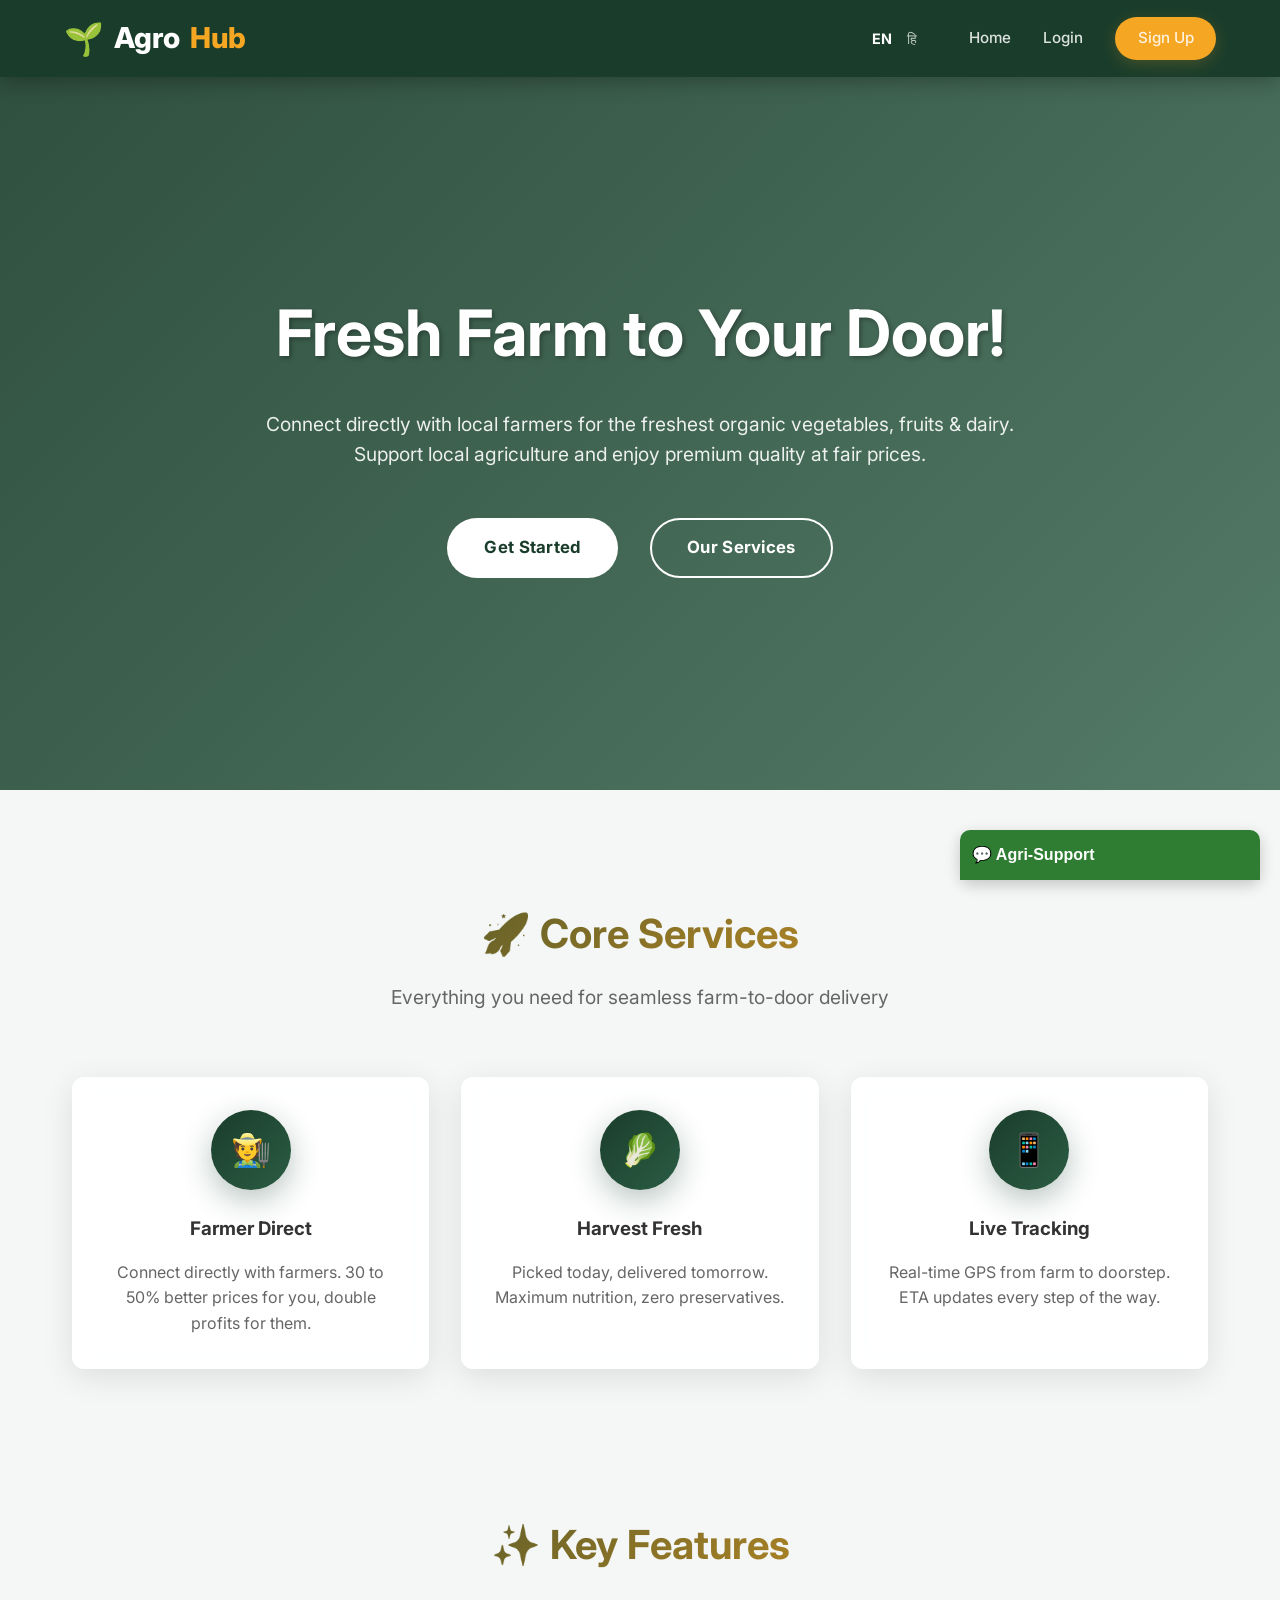
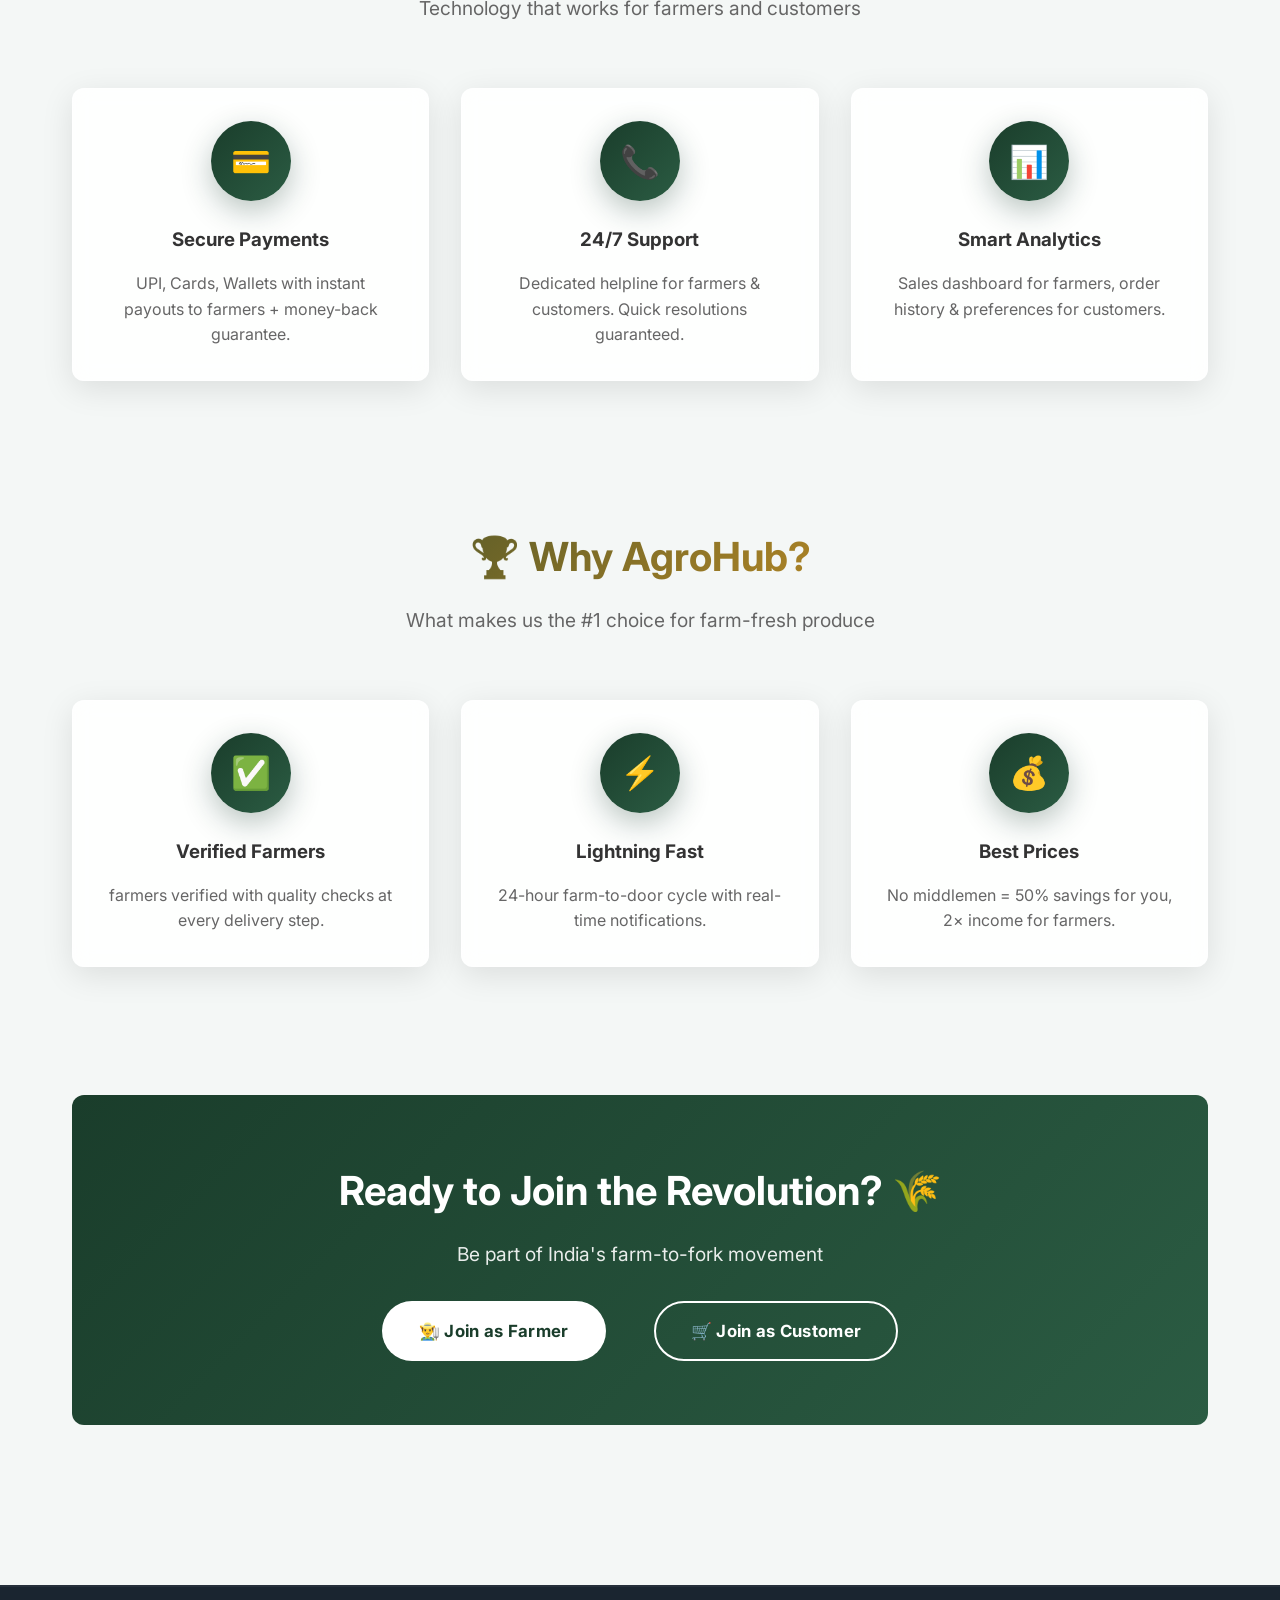
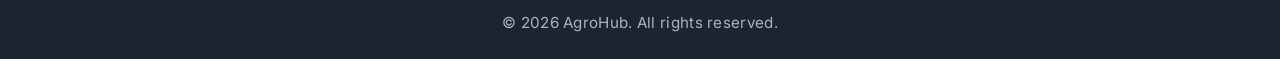
==== commit a3314b4d: "Fix: backend circular imports by redirecting extension imports to extensions.py" ====
--- a/Frontend/html/index.html
+++ b/Frontend/html/index.html
@@ -110,7 +110,7 @@
             <div class="card text-center">
                 <div class="feature-icon">✅</div>
                 <h3>Verified Farmers</h3>
-                <p class="text-muted">500+ farmers verified with quality checks at every delivery step.</p>
+                <p class="text-muted">farmers verified with quality checks at every delivery step.</p>
             </div>
             <div class="card text-center">
                 <div class="feature-icon">⚡</div>
--- a/Frontend/css/style.css
+++ b/Frontend/css/style.css
@@ -173,9 +173,8 @@
 /* ==========================================================================
    5. Navbar
    ========================================================================== */
-  background: rgba(26, 61, 43, 0.95);
-  backdrop-filter: blur(10px);
-  -webkit-backdrop-filter: blur(10px);
+.navbar {
+  background-color: #1a3d2b !important; /* Solid Dark Green */
   padding: 0.8rem 5%;
   display: flex;
   justify-content: space-between;
@@ -186,8 +185,7 @@
   width: 100%;
   z-index: 1010;
   box-sizing: border-box;
-  box-shadow: 0 4px 30px rgba(0, 0, 0, 0.1);
-  border-bottom: 1px solid rgba(255, 255, 255, 0.1);
+  box-shadow: 0 4px 20px rgba(0, 0, 0, 0.3);
 }
 
 .nav-links {
